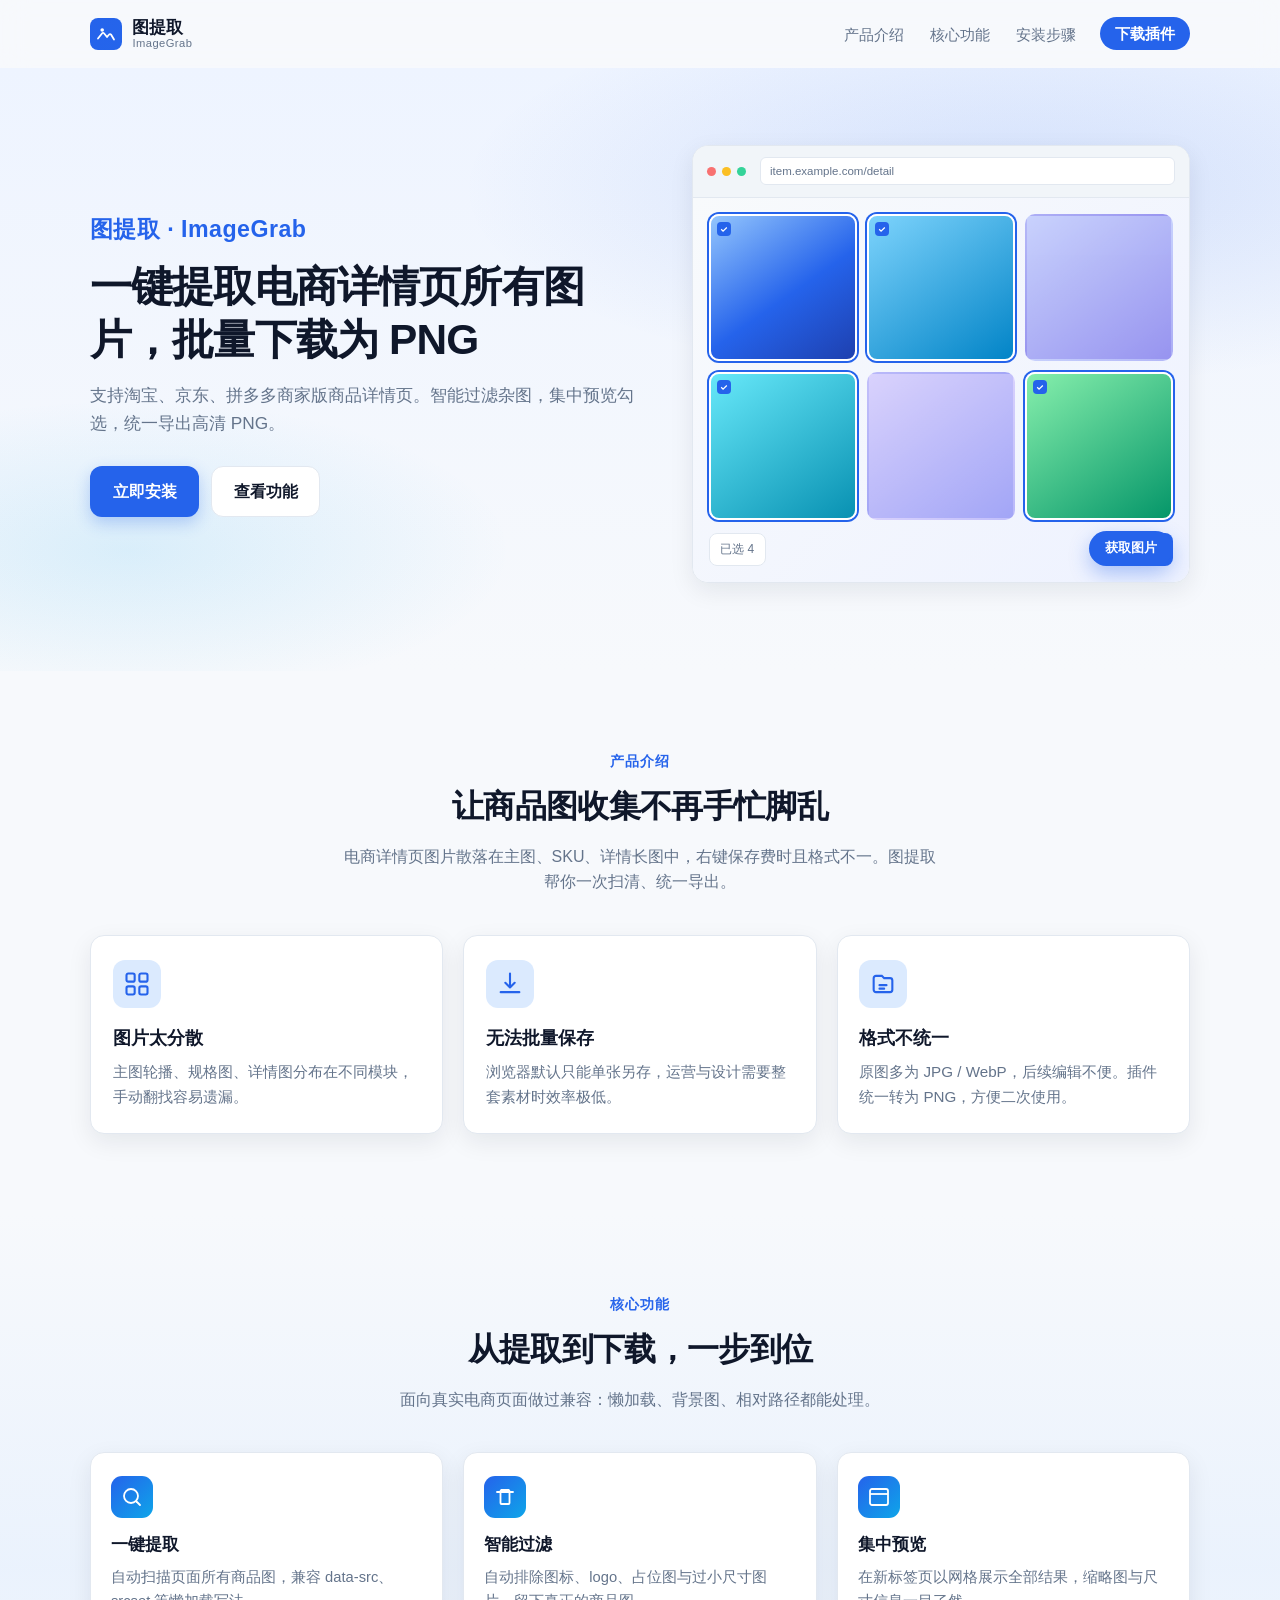
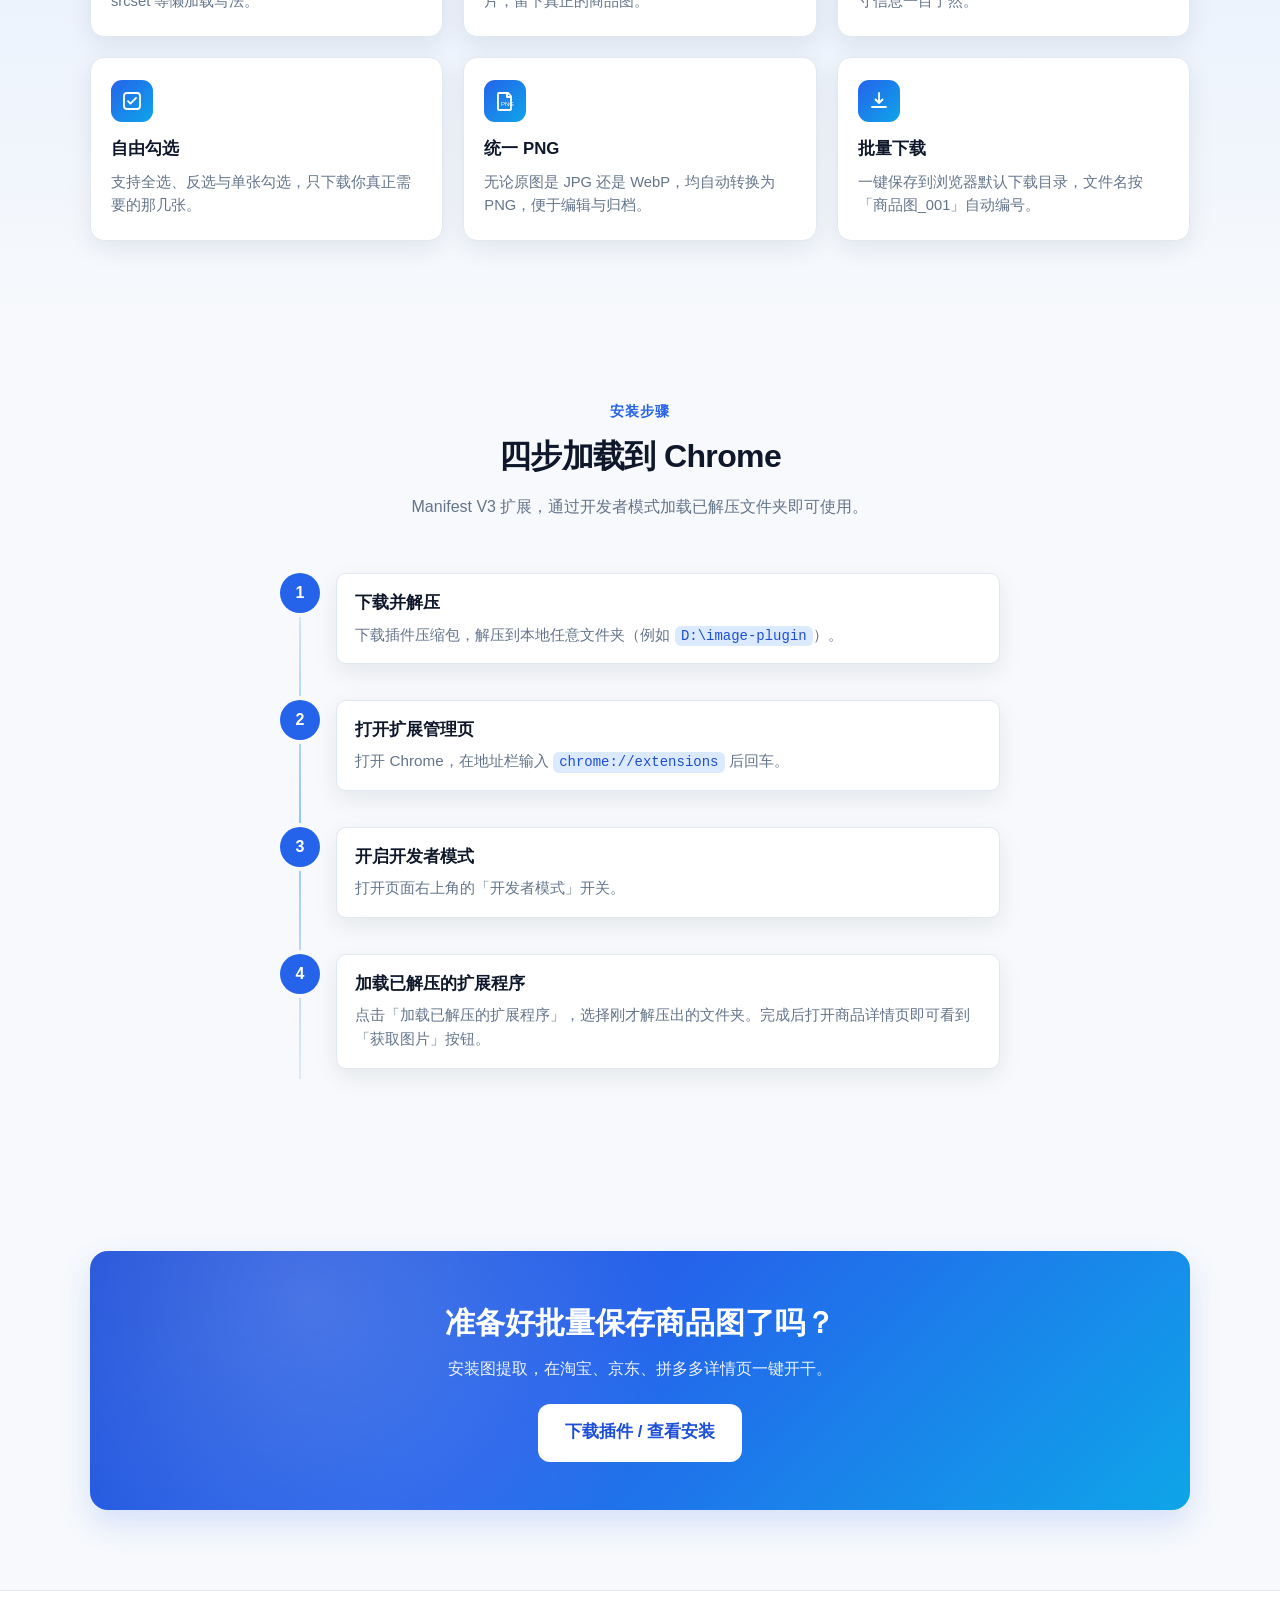
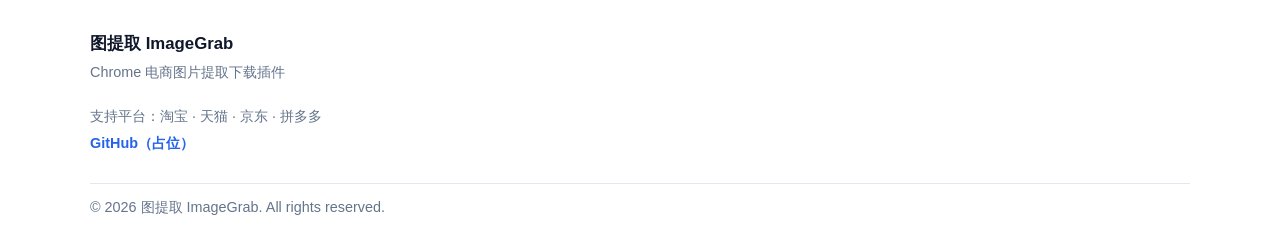
==== docs/index.html @ 7835684a "添加ImageGrab静态官网页面" ====
<!DOCTYPE html>
<html lang="zh-CN">
  <head>
    <meta charset="UTF-8" />
    <meta name="viewport" content="width=device-width, initial-scale=1" />
    <meta
      name="description"
      content="图提取 ImageGrab — 一键提取淘宝、京东、拼多多商品详情页图片，批量下载为 PNG"
    />
    <title>图提取 ImageGrab — 电商图片一键提取下载</title>
    <link rel="stylesheet" href="css/style.css" />
  </head>
  <body>
    <!-- ========== 顶部导航 ========== -->
    <header class="site-header" id="top">
      <nav class="navbar" aria-label="主导航">
        <a class="brand" href="#top" aria-label="图提取首页">
          <!-- Logo：内联 SVG -->
          <span class="brand-mark" aria-hidden="true">
            <svg width="32" height="32" viewBox="0 0 32 32" fill="none">
              <rect width="32" height="32" rx="8" fill="url(#logoGrad)" />
              <path
                d="M8 20.5l4.2-5.2a1.2 1.2 0 011.8-.05L17 19l2.1-2.5a1.2 1.2 0 011.9 0L24 21.5"
                stroke="#fff"
                stroke-width="1.8"
                stroke-linecap="round"
                stroke-linejoin="round"
              />
              <circle cx="12.2" cy="12" r="1.8" fill="#fff" />
              <defs>
                <linearGradient id="logoGrad" x1="0" y1="0" x2="32" y2="32">
                  <stop stop-color="#2563eb" />
                  <stop offset="1" stop-color="#0ea5e9" />
                </linearGradient>
              </defs>
            </svg>
          </span>
          <span class="brand-text">
            <span class="brand-name">图提取</span>
            <span class="brand-en">ImageGrab</span>
          </span>
        </a>

        <button
          class="nav-toggle"
          type="button"
          aria-expanded="false"
          aria-controls="nav-menu"
          aria-label="打开菜单"
        >
          <span class="nav-toggle-bar"></span>
          <span class="nav-toggle-bar"></span>
          <span class="nav-toggle-bar"></span>
        </button>

        <ul class="nav-menu" id="nav-menu">
          <li><a class="nav-link" href="#intro">产品介绍</a></li>
          <li><a class="nav-link" href="#features">核心功能</a></li>
          <li><a class="nav-link" href="#install">安装步骤</a></li>
          <li>
            <a class="nav-link nav-link-cta" href="#download">下载插件</a>
          </li>
        </ul>
      </nav>
    </header>

    <main>
      <!-- ========== Hero 首屏 ========== -->
      <section class="hero" id="hero" aria-labelledby="hero-title">
        <div class="hero-bg" aria-hidden="true"></div>
        <div class="container hero-grid">
          <div class="hero-copy reveal">
            <p class="hero-brand">图提取 · ImageGrab</p>
            <h1 id="hero-title">
              一键提取电商详情页所有图片，批量下载为 PNG
            </h1>
            <p class="hero-sub">
              支持淘宝、京东、拼多多商家版商品详情页。智能过滤杂图，集中预览勾选，统一导出高清
              PNG。
            </p>
            <div class="hero-actions">
              <a class="btn btn-primary" href="#install">立即安装</a>
              <a class="btn btn-secondary" href="#features">查看功能</a>
            </div>
          </div>

          <!-- 插件界面示意图：纯 CSS + SVG -->
          <div class="hero-visual reveal" aria-hidden="true">
            <div class="mock-browser">
              <div class="mock-chrome">
                <span class="dot"></span><span class="dot"></span><span class="dot"></span>
                <span class="mock-url">item.example.com/detail</span>
              </div>
              <div class="mock-page">
                <div class="mock-gallery">
                  <div class="mock-thumb is-checked"></div>
                  <div class="mock-thumb is-checked"></div>
                  <div class="mock-thumb"></div>
                  <div class="mock-thumb is-checked"></div>
                  <div class="mock-thumb"></div>
                  <div class="mock-thumb is-checked"></div>
                </div>
                <div class="mock-toolbar">
                  <span class="mock-chip">已选 4</span>
                  <span class="mock-dl">下载选中</span>
                </div>
                <button class="mock-float" type="button">获取图片</button>
              </div>
            </div>
          </div>
        </div>
      </section>

      <!-- ========== 产品介绍 ========== -->
      <section class="section intro" id="intro" aria-labelledby="intro-title">
        <div class="container">
          <header class="section-head reveal">
            <p class="eyebrow">产品介绍</p>
            <h2 id="intro-title">让商品图收集不再手忙脚乱</h2>
            <p class="section-desc">
              电商详情页图片散落在主图、SKU、详情长图中，右键保存费时且格式不一。图提取帮你一次扫清、统一导出。
            </p>
          </header>

          <div class="intro-cards">
            <article class="info-card reveal">
              <div class="info-icon" aria-hidden="true">
                <svg width="28" height="28" viewBox="0 0 24 24" fill="none">
                  <rect x="3" y="3" width="7" height="7" rx="1.5" stroke="currentColor" stroke-width="1.8" />
                  <rect x="14" y="3" width="7" height="7" rx="1.5" stroke="currentColor" stroke-width="1.8" />
                  <rect x="3" y="14" width="7" height="7" rx="1.5" stroke="currentColor" stroke-width="1.8" />
                  <rect x="14" y="14" width="7" height="7" rx="1.5" stroke="currentColor" stroke-width="1.8" />
                </svg>
              </div>
              <h3>图片太分散</h3>
              <p>主图轮播、规格图、详情图分布在不同模块，手动翻找容易遗漏。</p>
            </article>

            <article class="info-card reveal">
              <div class="info-icon" aria-hidden="true">
                <svg width="28" height="28" viewBox="0 0 24 24" fill="none">
                  <path
                    d="M12 3v12m0 0l-4-4m4 4l4-4"
                    stroke="currentColor"
                    stroke-width="1.8"
                    stroke-linecap="round"
                    stroke-linejoin="round"
                  />
                  <path
                    d="M4 19h16"
                    stroke="currentColor"
                    stroke-width="1.8"
                    stroke-linecap="round"
                  />
                </svg>
              </div>
              <h3>无法批量保存</h3>
              <p>浏览器默认只能单张另存，运营与设计需要整套素材时效率极低。</p>
            </article>

            <article class="info-card reveal">
              <div class="info-icon" aria-hidden="true">
                <svg width="28" height="28" viewBox="0 0 24 24" fill="none">
                  <path
                    d="M4 7a2 2 0 012-2h5l2 2h5a2 2 0 012 2v8a2 2 0 01-2 2H6a2 2 0 01-2-2V7z"
                    stroke="currentColor"
                    stroke-width="1.8"
                  />
                  <path
                    d="M9 13h6M9 16h4"
                    stroke="currentColor"
                    stroke-width="1.8"
                    stroke-linecap="round"
                  />
                </svg>
              </div>
              <h3>格式不统一</h3>
              <p>原图多为 JPG / WebP，后续编辑不便。插件统一转为 PNG，方便二次使用。</p>
            </article>
          </div>
        </div>
      </section>

      <!-- ========== 核心功能 ========== -->
      <section class="section features" id="features" aria-labelledby="features-title">
        <div class="container">
          <header class="section-head reveal">
            <p class="eyebrow">核心功能</p>
            <h2 id="features-title">从提取到下载，一步到位</h2>
            <p class="section-desc">
              面向真实电商页面做过兼容：懒加载、背景图、相对路径都能处理。
            </p>
          </header>

          <div class="feature-grid">
            <article class="feature-card reveal">
              <div class="feature-icon" aria-hidden="true">
                <svg width="24" height="24" viewBox="0 0 24 24" fill="none">
                  <circle cx="11" cy="11" r="7" stroke="currentColor" stroke-width="1.8" />
                  <path d="M20 20l-3.5-3.5" stroke="currentColor" stroke-width="1.8" stroke-linecap="round" />
                </svg>
              </div>
              <h3>一键提取</h3>
              <p>自动扫描页面所有商品图，兼容 data-src、srcset 等懒加载写法。</p>
            </article>

            <article class="feature-card reveal">
              <div class="feature-icon" aria-hidden="true">
                <svg width="24" height="24" viewBox="0 0 24 24" fill="none">
                  <path
                    d="M4 7h16M7 7l1.2-2h7.6L17 7m-9.5 0v11a1 1 0 001 1h7a1 1 0 001-1V7"
                    stroke="currentColor"
                    stroke-width="1.8"
                    stroke-linecap="round"
                    stroke-linejoin="round"
                  />
                </svg>
              </div>
              <h3>智能过滤</h3>
              <p>自动排除图标、logo、占位图与过小尺寸图片，留下真正的商品图。</p>
            </article>

            <article class="feature-card reveal">
              <div class="feature-icon" aria-hidden="true">
                <svg width="24" height="24" viewBox="0 0 24 24" fill="none">
                  <rect x="3" y="4" width="18" height="16" rx="2" stroke="currentColor" stroke-width="1.8" />
                  <path d="M3 9h18" stroke="currentColor" stroke-width="1.8" />
                </svg>
              </div>
              <h3>集中预览</h3>
              <p>在新标签页以网格展示全部结果，缩略图与尺寸信息一目了然。</p>
            </article>

            <article class="feature-card reveal">
              <div class="feature-icon" aria-hidden="true">
                <svg width="24" height="24" viewBox="0 0 24 24" fill="none">
                  <rect x="4" y="4" width="16" height="16" rx="3" stroke="currentColor" stroke-width="1.8" />
                  <path
                    d="M8 12.2l2.4 2.4L16 9"
                    stroke="currentColor"
                    stroke-width="1.8"
                    stroke-linecap="round"
                    stroke-linejoin="round"
                  />
                </svg>
              </div>
              <h3>自由勾选</h3>
              <p>支持全选、反选与单张勾选，只下载你真正需要的那几张。</p>
            </article>

            <article class="feature-card reveal">
              <div class="feature-icon" aria-hidden="true">
                <svg width="24" height="24" viewBox="0 0 24 24" fill="none">
                  <path
                    d="M6 4h9l3 3v13a1 1 0 01-1 1H6a1 1 0 01-1-1V5a1 1 0 011-1z"
                    stroke="currentColor"
                    stroke-width="1.8"
                  />
                  <path d="M14 4v4h4" stroke="currentColor" stroke-width="1.8" stroke-linejoin="round" />
                  <text x="8" y="16.5" fill="currentColor" font-size="6" font-family="sans-serif">PNG</text>
                </svg>
              </div>
              <h3>统一 PNG</h3>
              <p>无论原图是 JPG 还是 WebP，均自动转换为 PNG，便于编辑与归档。</p>
            </article>

            <article class="feature-card reveal">
              <div class="feature-icon" aria-hidden="true">
                <svg width="24" height="24" viewBox="0 0 24 24" fill="none">
                  <path
                    d="M12 4v10m0 0l-3.5-3.5M12 14l3.5-3.5"
                    stroke="currentColor"
                    stroke-width="1.8"
                    stroke-linecap="round"
                    stroke-linejoin="round"
                  />
                  <path
                    d="M5 18h14"
                    stroke="currentColor"
                    stroke-width="1.8"
                    stroke-linecap="round"
                  />
                </svg>
              </div>
              <h3>批量下载</h3>
              <p>一键保存到浏览器默认下载目录，文件名按「商品图_001」自动编号。</p>
            </article>
          </div>
        </div>
      </section>

      <!-- ========== 安装步骤 ========== -->
      <section class="section install" id="install" aria-labelledby="install-title">
        <div class="container">
          <header class="section-head reveal">
            <p class="eyebrow">安装步骤</p>
            <h2 id="install-title">四步加载到 Chrome</h2>
            <p class="section-desc">
              Manifest V3 扩展，通过开发者模式加载已解压文件夹即可使用。
            </p>
          </header>

          <ol class="steps">
            <li class="step reveal">
              <span class="step-num" aria-hidden="true">1</span>
              <div class="step-body">
                <h3>下载并解压</h3>
                <p>
                  下载插件压缩包，解压到本地任意文件夹（例如
                  <code>D:\image-plugin</code>）。
                </p>
              </div>
            </li>
            <li class="step reveal">
              <span class="step-num" aria-hidden="true">2</span>
              <div class="step-body">
                <h3>打开扩展管理页</h3>
                <p>
                  打开 Chrome，在地址栏输入
                  <code>chrome://extensions</code> 后回车。
                </p>
              </div>
            </li>
            <li class="step reveal">
              <span class="step-num" aria-hidden="true">3</span>
              <div class="step-body">
                <h3>开启开发者模式</h3>
                <p>打开页面右上角的「开发者模式」开关。</p>
              </div>
            </li>
            <li class="step reveal">
              <span class="step-num" aria-hidden="true">4</span>
              <div class="step-body">
                <h3>加载已解压的扩展程序</h3>
                <p>
                  点击「加载已解压的扩展程序」，选择刚才解压出的文件夹。完成后打开商品详情页即可看到「获取图片」按钮。
                </p>
              </div>
            </li>
          </ol>
        </div>
      </section>

      <!-- ========== 底部 CTA ========== -->
      <section class="section cta" id="download" aria-labelledby="cta-title">
        <div class="container">
          <div class="cta-panel reveal">
            <h2 id="cta-title">准备好批量保存商品图了吗？</h2>
            <p>安装图提取，在淘宝、京东、拼多多详情页一键开干。</p>
            <a class="btn btn-primary btn-lg" href="#install">下载插件 / 查看安装</a>
          </div>
        </div>
      </section>
    </main>

    <!-- ========== Footer ========== -->
    <footer class="site-footer">
      <div class="container footer-grid">
        <div class="footer-brand">
          <strong>图提取 ImageGrab</strong>
          <p>Chrome 电商图片提取下载插件</p>
        </div>
        <div class="footer-meta">
          <p>支持平台：淘宝 · 天猫 · 京东 · 拼多多</p>
          <p>
            <a class="footer-link" href="https://github.com/" rel="noopener noreferrer"
              >GitHub（占位）</a
            >
          </p>
        </div>
        <p class="footer-copy">© 2026 图提取 ImageGrab. All rights reserved.</p>
      </div>
    </footer>

    <script src="js/main.js"></script>
  </body>
</html>
---- docs/css/style.css ----
/* ========================================
   图提取 ImageGrab — 官网样式
   纯静态、响应式、CSS 变量统一管理
   ======================================== */

:root {
  /* 主色：改这里即可换肤 */
  --primary: #2563eb;
  --primary-dark: #1d4ed8;
  --primary-soft: #dbeafe;
  --accent: #0ea5e9;

  --text: #0f172a;
  --text-muted: #64748b;
  --bg: #f7f9fc;
  --surface: #ffffff;
  --border: #e2e8f0;

  --radius: 14px;
  --radius-sm: 10px;
  --shadow: 0 8px 24px rgba(15, 23, 42, 0.08);
  --shadow-hover: 0 14px 32px rgba(37, 99, 235, 0.16);

  --header-h: 68px;
  --container: 1100px;
  --ease: 0.25s ease;

  --font: -apple-system, BlinkMacSystemFont, "Segoe UI", "PingFang SC",
    "Hiragino Sans GB", "Microsoft YaHei", sans-serif;
}

*,
*::before,
*::after {
  box-sizing: border-box;
}

html {
  scroll-behavior: smooth;
  scroll-padding-top: calc(var(--header-h) + 12px);
}

body {
  margin: 0;
  font-family: var(--font);
  color: var(--text);
  background: var(--bg);
  line-height: 1.6;
  -webkit-font-smoothing: antialiased;
}

img,
svg {
  max-width: 100%;
  display: block;
}

a {
  color: inherit;
  text-decoration: none;
}

ul,
ol {
  margin: 0;
  padding: 0;
  list-style: none;
}

code {
  font-family: ui-monospace, SFMono-Regular, Menlo, Consolas, monospace;
  font-size: 0.92em;
  padding: 0.15em 0.45em;
  border-radius: 6px;
  background: var(--primary-soft);
  color: var(--primary-dark);
}

.container {
  width: min(100% - 2rem, var(--container));
  margin-inline: auto;
}

/* ---------- 导航 ---------- */
.site-header {
  position: sticky;
  top: 0;
  z-index: 100;
  height: var(--header-h);
  background: rgba(247, 249, 252, 0.72);
  backdrop-filter: blur(14px);
  -webkit-backdrop-filter: blur(14px);
  border-bottom: 1px solid transparent;
  transition: box-shadow var(--ease), border-color var(--ease), background var(--ease);
}

.site-header.is-scrolled {
  background: rgba(255, 255, 255, 0.86);
  border-bottom-color: var(--border);
  box-shadow: 0 4px 18px rgba(15, 23, 42, 0.06);
}

.navbar {
  height: var(--header-h);
  width: min(100% - 2rem, var(--container));
  margin-inline: auto;
  display: flex;
  align-items: center;
  justify-content: space-between;
  gap: 1rem;
}

.brand {
  display: inline-flex;
  align-items: center;
  gap: 0.65rem;
  flex-shrink: 0;
}

.brand-text {
  display: flex;
  flex-direction: column;
  line-height: 1.15;
}

.brand-name {
  font-weight: 700;
  font-size: 1.05rem;
}

.brand-en {
  font-size: 0.7rem;
  color: var(--text-muted);
  letter-spacing: 0.04em;
}

.nav-menu {
  display: flex;
  align-items: center;
  gap: 0.25rem 1.25rem;
}

.nav-link {
  font-size: 0.95rem;
  color: var(--text-muted);
  padding: 0.35rem 0.2rem;
  position: relative;
  transition: color var(--ease);
}

.nav-link:hover,
.nav-link.is-active {
  color: var(--primary);
}

.nav-link.is-active::after {
  content: "";
  position: absolute;
  left: 0;
  right: 0;
  bottom: -2px;
  height: 2px;
  border-radius: 2px;
  background: var(--primary);
}

.nav-link-cta {
  padding: 0.5rem 0.95rem;
  border-radius: 999px;
  background: var(--primary);
  color: #fff !important;
  font-weight: 600;
}

.nav-link-cta::after {
  display: none !important;
}

.nav-link-cta:hover {
  background: var(--primary-dark);
  color: #fff !important;
}

.nav-toggle {
  display: none;
  width: 42px;
  height: 42px;
  border: 1px solid var(--border);
  border-radius: 10px;
  background: var(--surface);
  cursor: pointer;
  align-items: center;
  justify-content: center;
  flex-direction: column;
  gap: 5px;
  padding: 0;
}

.nav-toggle-bar {
  width: 18px;
  height: 2px;
  background: var(--text);
  border-radius: 2px;
  transition: transform var(--ease), opacity var(--ease);
}

.nav-toggle[aria-expanded="true"] .nav-toggle-bar:nth-child(1) {
  transform: translateY(7px) rotate(45deg);
}
.nav-toggle[aria-expanded="true"] .nav-toggle-bar:nth-child(2) {
  opacity: 0;
}
.nav-toggle[aria-expanded="true"] .nav-toggle-bar:nth-child(3) {
  transform: translateY(-7px) rotate(-45deg);
}

/* ---------- Hero ---------- */
.hero {
  position: relative;
  padding: clamp(2.5rem, 6vw, 5rem) 0 clamp(3rem, 7vw, 5.5rem);
  overflow: hidden;
}

.hero-bg {
  position: absolute;
  inset: 0;
  background:
    radial-gradient(ellipse 80% 60% at 80% 20%, rgba(37, 99, 235, 0.14), transparent 55%),
    radial-gradient(ellipse 60% 50% at 10% 80%, rgba(14, 165, 233, 0.12), transparent 50%),
    linear-gradient(180deg, #eef4ff 0%, var(--bg) 100%);
  z-index: -1;
}

.hero-grid {
  display: grid;
  grid-template-columns: 1.05fr 0.95fr;
  gap: clamp(2rem, 4vw, 3.5rem);
  align-items: center;
}

.hero-brand {
  margin: 0 0 0.75rem;
  font-size: clamp(1.15rem, 2.2vw, 1.45rem);
  font-weight: 700;
  color: var(--primary);
  letter-spacing: 0.02em;
}

.hero h1 {
  margin: 0 0 1rem;
  font-size: clamp(1.65rem, 3.6vw, 2.65rem);
  line-height: 1.25;
  letter-spacing: -0.02em;
}

.hero-sub {
  margin: 0 0 1.75rem;
  max-width: 34em;
  color: var(--text-muted);
  font-size: clamp(0.95rem, 1.6vw, 1.08rem);
}

.hero-actions {
  display: flex;
  flex-wrap: wrap;
  gap: 0.75rem;
}

/* ---------- 按钮 ---------- */
.btn {
  display: inline-flex;
  align-items: center;
  justify-content: center;
  padding: 0.75rem 1.35rem;
  border-radius: 12px;
  font-weight: 600;
  font-size: 0.98rem;
  border: 1px solid transparent;
  transition: background var(--ease), color var(--ease), border-color var(--ease),
    transform var(--ease), box-shadow var(--ease);
  cursor: pointer;
}

.btn-primary {
  background: var(--primary);
  color: #fff;
  box-shadow: 0 6px 16px rgba(37, 99, 235, 0.28);
}

.btn-primary:hover {
  background: var(--primary-dark);
  transform: translateY(-1px);
}

.btn-secondary {
  background: var(--surface);
  border-color: var(--border);
  color: var(--text);
}

.btn-secondary:hover {
  border-color: var(--primary);
  color: var(--primary);
}

.btn-lg {
  padding: 0.9rem 1.6rem;
  font-size: 1.05rem;
}

/* ---------- 插件示意图 ---------- */
.mock-browser {
  background: var(--surface);
  border: 1px solid var(--border);
  border-radius: 16px;
  box-shadow: var(--shadow);
  overflow: hidden;
}

.mock-chrome {
  display: flex;
  align-items: center;
  gap: 6px;
  padding: 0.7rem 0.9rem;
  background: #f1f5f9;
  border-bottom: 1px solid var(--border);
}

.mock-chrome .dot {
  width: 9px;
  height: 9px;
  border-radius: 50%;
  background: #cbd5e1;
}

.mock-chrome .dot:nth-child(1) {
  background: #f87171;
}
.mock-chrome .dot:nth-child(2) {
  background: #fbbf24;
}
.mock-chrome .dot:nth-child(3) {
  background: #34d399;
}

.mock-url {
  margin-left: 0.5rem;
  flex: 1;
  font-size: 0.72rem;
  color: var(--text-muted);
  background: #fff;
  border-radius: 6px;
  padding: 0.25rem 0.55rem;
  border: 1px solid var(--border);
  white-space: nowrap;
  overflow: hidden;
  text-overflow: ellipsis;
}

.mock-page {
  position: relative;
  padding: 1rem;
  min-height: 260px;
  background:
    linear-gradient(135deg, #f8fafc 0%, #eef2ff 100%);
}

.mock-gallery {
  display: grid;
  grid-template-columns: repeat(3, 1fr);
  gap: 0.65rem;
}

.mock-thumb {
  aspect-ratio: 1;
  border-radius: 10px;
  background:
    linear-gradient(145deg, #93c5fd, #2563eb 55%, #1e40af);
  border: 2px solid transparent;
  position: relative;
  opacity: 0.55;
}

.mock-thumb:nth-child(2) {
  background: linear-gradient(145deg, #7dd3fc, #0284c7);
}
.mock-thumb:nth-child(3) {
  background: linear-gradient(145deg, #a5b4fc, #4f46e5);
}
.mock-thumb:nth-child(4) {
  background: linear-gradient(145deg, #67e8f9, #0891b2);
}
.mock-thumb:nth-child(5) {
  background: linear-gradient(145deg, #c4b5fd, #6366f1);
}
.mock-thumb:nth-child(6) {
  background: linear-gradient(145deg, #86efac, #059669);
}

.mock-thumb.is-checked {
  opacity: 1;
  border-color: #fff;
  box-shadow: 0 0 0 2px var(--primary);
}

.mock-thumb.is-checked::after {
  content: "";
  position: absolute;
  top: 6px;
  left: 6px;
  width: 14px;
  height: 14px;
  border-radius: 4px;
  background: var(--primary)
    url("data:image/svg+xml,%3Csvg xmlns='http://www.w3.org/2000/svg' viewBox='0 0 16 16'%3E%3Cpath fill='none' stroke='%23fff' stroke-width='2' d='M3.5 8.5l3 3 6-6'/%3E%3C/svg%3E")
    center / 10px no-repeat;
}

.mock-toolbar {
  margin-top: 0.85rem;
  display: flex;
  justify-content: space-between;
  align-items: center;
  gap: 0.5rem;
}

.mock-chip {
  font-size: 0.75rem;
  color: var(--text-muted);
  background: #fff;
  border: 1px solid var(--border);
  border-radius: 8px;
  padding: 0.35rem 0.65rem;
}

.mock-dl {
  font-size: 0.78rem;
  font-weight: 600;
  color: #fff;
  background: var(--primary);
  border-radius: 8px;
  padding: 0.4rem 0.75rem;
}

.mock-float {
  position: absolute;
  right: 1rem;
  bottom: 1rem;
  border: none;
  border-radius: 999px;
  padding: 0.55rem 1rem;
  background: var(--primary);
  color: #fff;
  font-weight: 600;
  font-size: 0.8rem;
  font-family: inherit;
  box-shadow: 0 8px 20px rgba(37, 99, 235, 0.35);
  cursor: default;
}

/* ---------- 通用区块 ---------- */
.section {
  padding: clamp(3rem, 7vw, 5rem) 0;
}

.section-head {
  text-align: center;
  max-width: 38rem;
  margin: 0 auto 2.5rem;
}

.eyebrow {
  margin: 0 0 0.5rem;
  font-size: 0.85rem;
  font-weight: 700;
  letter-spacing: 0.08em;
  text-transform: uppercase;
  color: var(--primary);
}

.section-head h2 {
  margin: 0 0 0.75rem;
  font-size: clamp(1.45rem, 3vw, 2rem);
  letter-spacing: -0.02em;
}

.section-desc {
  margin: 0;
  color: var(--text-muted);
  font-size: 1rem;
}

/* ---------- 产品介绍卡片 ---------- */
.intro-cards {
  display: grid;
  grid-template-columns: repeat(3, 1fr);
  gap: 1.25rem;
}

.info-card {
  background: var(--surface);
  border: 1px solid var(--border);
  border-radius: var(--radius);
  padding: 1.5rem 1.35rem;
  box-shadow: var(--shadow);
  transition: transform var(--ease), box-shadow var(--ease);
}

.info-card:hover {
  transform: translateY(-4px);
  box-shadow: var(--shadow-hover);
}

.info-icon {
  width: 48px;
  height: 48px;
  border-radius: 12px;
  display: grid;
  place-items: center;
  background: var(--primary-soft);
  color: var(--primary);
  margin-bottom: 1rem;
}

.info-card h3 {
  margin: 0 0 0.5rem;
  font-size: 1.1rem;
}

.info-card p {
  margin: 0;
  color: var(--text-muted);
  font-size: 0.95rem;
}

/* ---------- 功能网格 ---------- */
.features {
  background: linear-gradient(180deg, transparent, rgba(219, 234, 254, 0.45), transparent);
}

.feature-grid {
  display: grid;
  grid-template-columns: repeat(3, 1fr);
  gap: 1.25rem;
}

.feature-card {
  background: var(--surface);
  border: 1px solid var(--border);
  border-radius: var(--radius);
  padding: 1.4rem 1.25rem;
  box-shadow: var(--shadow);
  transition: transform var(--ease), box-shadow var(--ease), border-color var(--ease);
}

.feature-card:hover {
  transform: translateY(-5px);
  box-shadow: var(--shadow-hover);
  border-color: #bfdbfe;
}

.feature-icon {
  width: 42px;
  height: 42px;
  border-radius: 11px;
  display: grid;
  place-items: center;
  background: linear-gradient(135deg, var(--primary), var(--accent));
  color: #fff;
  margin-bottom: 0.9rem;
}

.feature-card h3 {
  margin: 0 0 0.45rem;
  font-size: 1.05rem;
}

.feature-card p {
  margin: 0;
  color: var(--text-muted);
  font-size: 0.92rem;
}

/* ---------- 安装步骤 ---------- */
.steps {
  max-width: 720px;
  margin: 0 auto;
  display: flex;
  flex-direction: column;
  gap: 0;
  position: relative;
}

.steps::before {
  content: "";
  position: absolute;
  left: 19px;
  top: 12px;
  bottom: 12px;
  width: 2px;
  background: linear-gradient(180deg, var(--primary-soft), #93c5fd, var(--primary-soft));
}

.step {
  display: grid;
  grid-template-columns: 40px 1fr;
  gap: 1rem;
  padding: 0.85rem 0 1.4rem;
  position: relative;
}

.step-num {
  width: 40px;
  height: 40px;
  border-radius: 50%;
  background: var(--primary);
  color: #fff;
  font-weight: 700;
  display: grid;
  place-items: center;
  box-shadow: 0 0 0 4px var(--bg);
  position: relative;
  z-index: 1;
}

.step-body {
  background: var(--surface);
  border: 1px solid var(--border);
  border-radius: var(--radius-sm);
  padding: 1rem 1.15rem;
  box-shadow: var(--shadow);
}

.step-body h3 {
  margin: 0 0 0.35rem;
  font-size: 1.05rem;
}

.step-body p {
  margin: 0;
  color: var(--text-muted);
  font-size: 0.95rem;
}

/* ---------- CTA ---------- */
.cta-panel {
  text-align: center;
  padding: clamp(2rem, 5vw, 3rem);
  border-radius: calc(var(--radius) + 4px);
  background:
    radial-gradient(circle at 20% 20%, rgba(255, 255, 255, 0.18), transparent 40%),
    linear-gradient(135deg, #1d4ed8, #2563eb 45%, #0ea5e9);
  color: #fff;
  box-shadow: var(--shadow-hover);
}

.cta-panel h2 {
  margin: 0 0 0.6rem;
  font-size: clamp(1.35rem, 3vw, 1.85rem);
}

.cta-panel p {
  margin: 0 0 1.4rem;
  opacity: 0.92;
}

.cta-panel .btn-primary {
  background: #fff;
  color: var(--primary-dark);
  box-shadow: none;
}

.cta-panel .btn-primary:hover {
  background: #f8fafc;
  color: var(--primary);
}

/* ---------- Footer ---------- */
.site-footer {
  padding: 2.5rem 0 2rem;
  border-top: 1px solid var(--border);
  background: #fff;
}

.footer-grid {
  display: grid;
  gap: 1rem;
}

.footer-brand strong {
  font-size: 1.05rem;
}

.footer-brand p,
.footer-meta p,
.footer-copy {
  margin: 0.25rem 0 0;
  color: var(--text-muted);
  font-size: 0.9rem;
}

.footer-link {
  color: var(--primary);
  font-weight: 600;
}

.footer-link:hover {
  text-decoration: underline;
}

.footer-copy {
  margin-top: 0.75rem;
  padding-top: 0.75rem;
  border-top: 1px solid var(--border);
}

/* ---------- 滚动入场动画 ---------- */
.reveal {
  opacity: 0;
  transform: translateY(22px);
  transition: opacity 0.55s ease, transform 0.55s ease;
}

.reveal.is-visible {
  opacity: 1;
  transform: translateY(0);
}

/* ---------- 响应式：平板 ---------- */
@media (max-width: 1023px) {
  .hero-grid {
    grid-template-columns: 1fr;
  }

  .hero-visual {
    max-width: 480px;
    margin-inline: auto;
    width: 100%;
  }

  .intro-cards,
  .feature-grid {
    grid-template-columns: repeat(2, 1fr);
  }
}

/* ---------- 响应式：手机 ---------- */
@media (max-width: 767px) {
  .nav-toggle {
    display: inline-flex;
  }

  .nav-menu {
    position: absolute;
    top: var(--header-h);
    left: 0;
    right: 0;
    flex-direction: column;
    align-items: stretch;
    gap: 0;
    padding: 0.75rem 1rem 1rem;
    background: rgba(255, 255, 255, 0.96);
    backdrop-filter: blur(12px);
    border-bottom: 1px solid var(--border);
    box-shadow: var(--shadow);
    display: none;
  }

  .nav-menu.is-open {
    display: flex;
  }

  .nav-link {
    padding: 0.75rem 0.5rem;
    border-radius: 8px;
  }

  .nav-link.is-active::after {
    display: none;
  }

  .nav-link.is-active {
    background: var(--primary-soft);
  }

  .nav-link-cta {
    text-align: center;
    margin-top: 0.35rem;
  }

  .intro-cards,
  .feature-grid {
    grid-template-columns: 1fr;
  }

  .steps::before {
    left: 15px;
  }

  .step {
    grid-template-columns: 32px 1fr;
  }

  .step-num {
    width: 32px;
    height: 32px;
    font-size: 0.85rem;
  }

  .hero-actions {
    width: 100%;
  }

  .hero-actions .btn {
    flex: 1 1 auto;
  }
}

/* 极窄屏保证可读 */
@media (max-width: 360px) {
  .container,
  .navbar {
    width: min(100% - 1.25rem, var(--container));
  }

  .hero h1 {
    font-size: 1.45rem;
  }
}
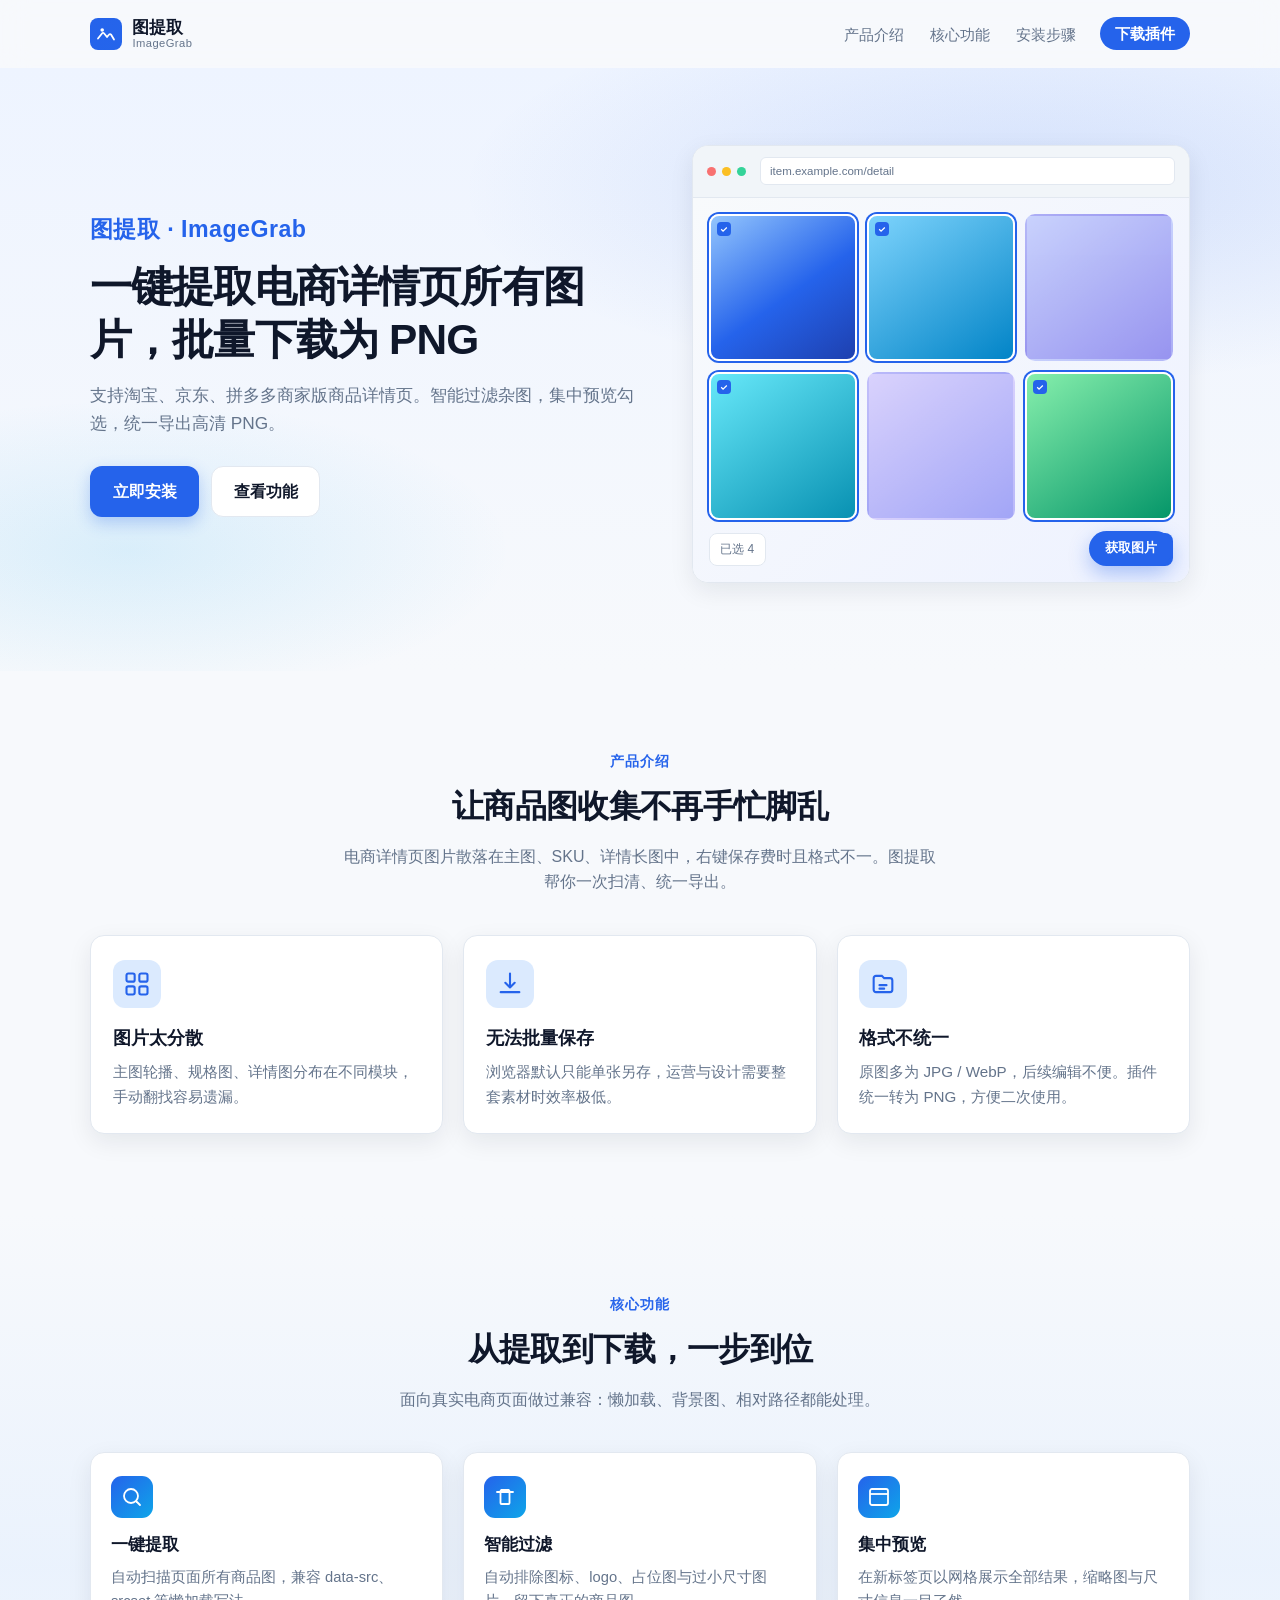
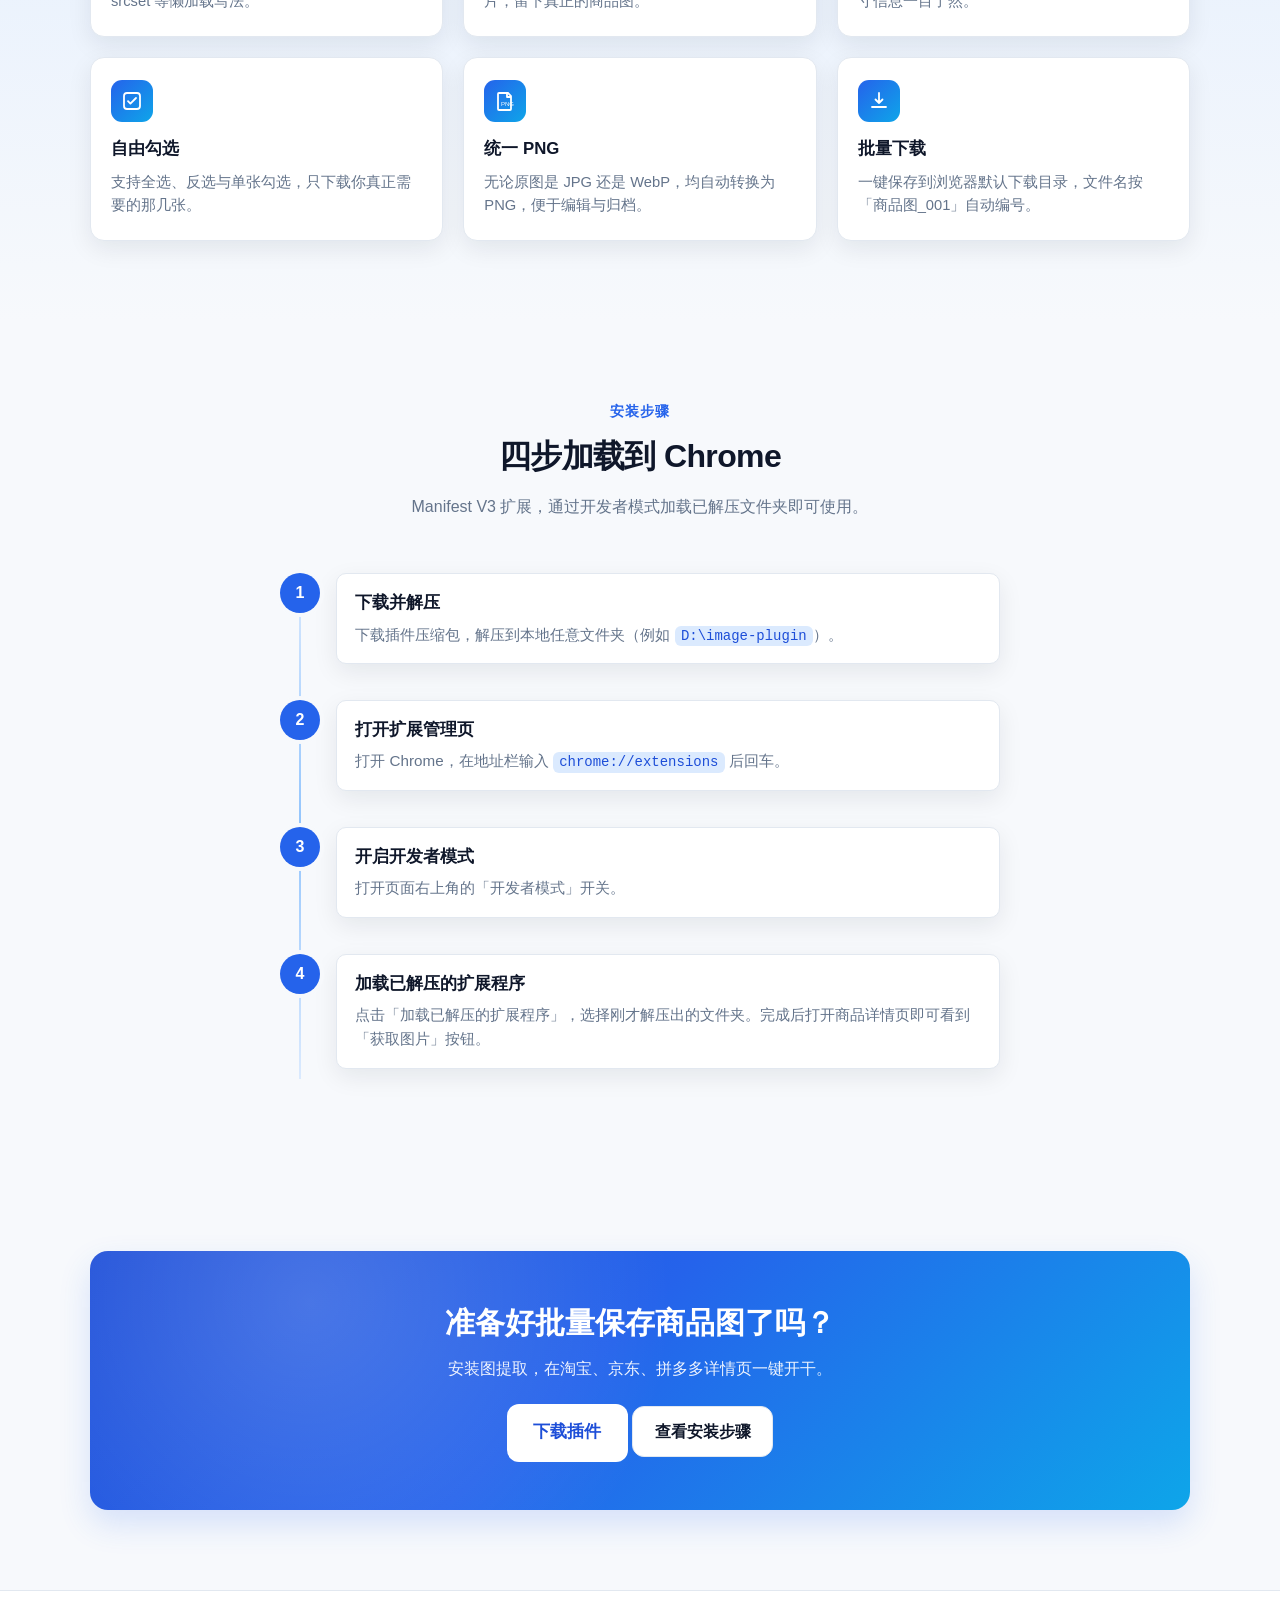
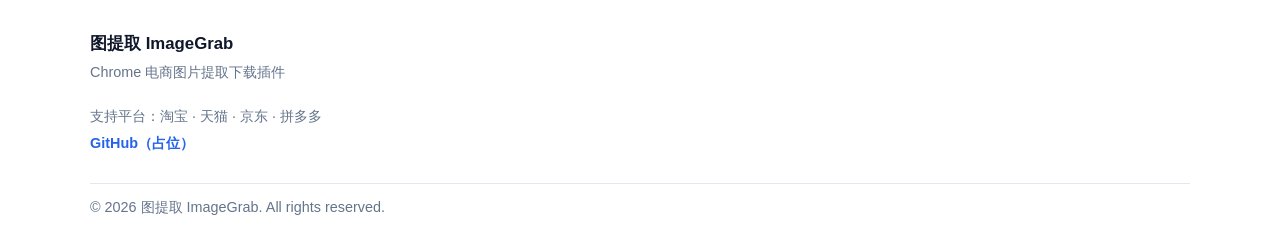
==== commit d13cd3d2: "配置插件下载按钮，链接指向压缩包" ====
--- a/docs/index.html
+++ b/docs/index.html
@@ -347,7 +347,8 @@
           <div class="cta-panel reveal">
             <h2 id="cta-title">准备好批量保存商品图了吗？</h2>
             <p>安装图提取，在淘宝、京东、拼多多详情页一键开干。</p>
-            <a class="btn btn-primary btn-lg" href="#install">下载插件 / 查看安装</a>
+            <a class="btn btn-primary btn-lg" href="./image-plugin.zip">下载插件</a>
+            <a class="btn btn-secondary" href="#install">查看安装步骤</a>
           </div>
         </div>
       </section>
